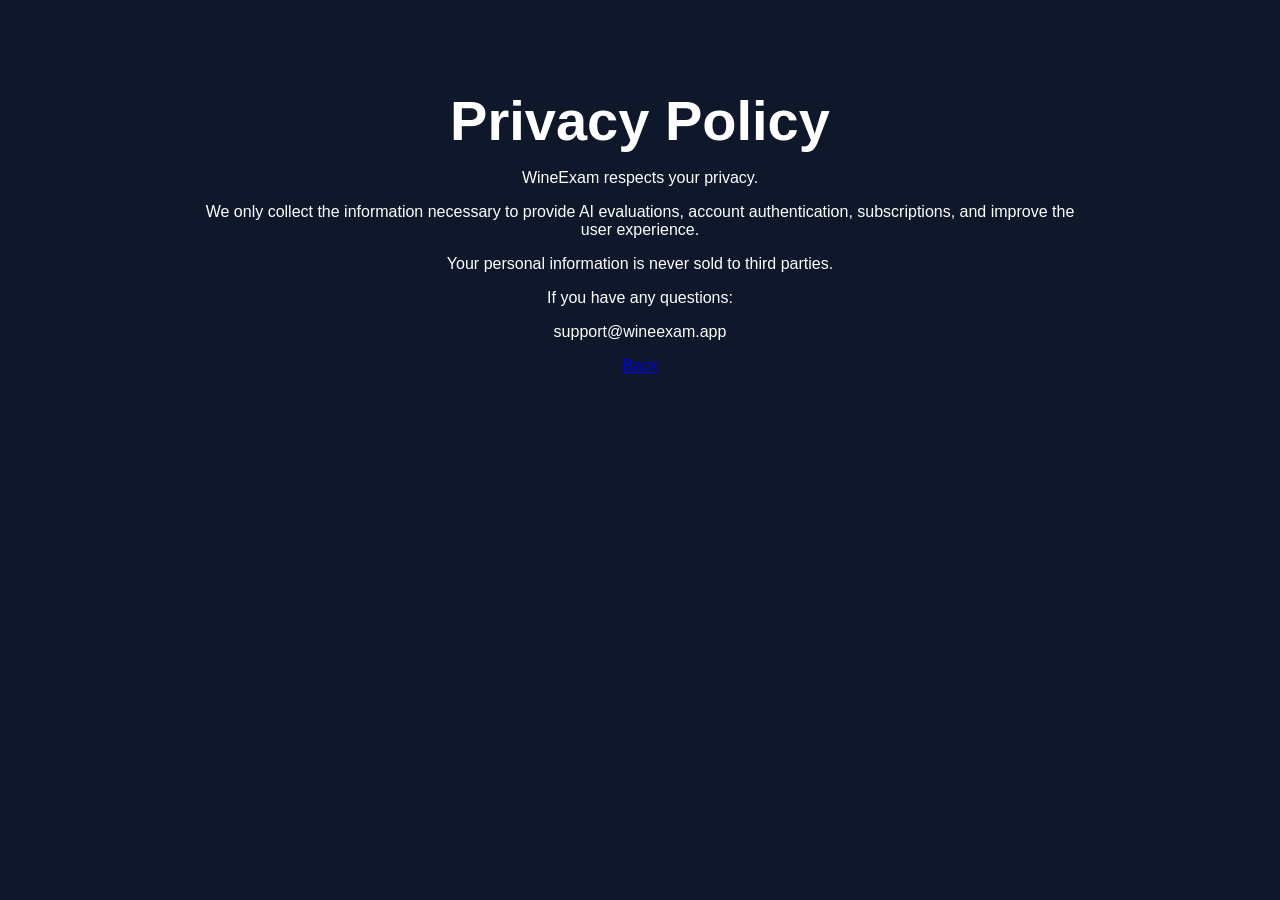
==== privacy.html @ 4e52d413 "Add WineExam website Add WineExam website" ====
<!DOCTYPE html>
<html lang="en">

<head>

<meta charset="UTF-8">

<title>Privacy Policy</title>

<link rel="stylesheet" href="style.css">

</head>

<body>

<div class="container">

<h1>Privacy Policy</h1>

<p>

WineExam respects your privacy.

</p>

<p>

We only collect the information necessary to provide AI evaluations, account authentication, subscriptions, and improve the user experience.

</p>

<p>

Your personal information is never sold to third parties.

</p>

<p>

If you have any questions:

</p>

<p>

support@wineexam.app

</p>

<a href="index.html">Back</a>

</div>

</body>

</html>
---- style.css ----
body{

background:#0f172a;

color:white;

font-family:Arial,sans-serif;

margin:0;

}

.container{

max-width:900px;

margin:auto;

padding:50px;

text-align:center;

}

h1{

font-size:56px;

margin-bottom:10px;

}

.subtitle{

font-size:22px;

color:#94a3b8;

margin-bottom:40px;

}

.cards{

display:flex;

flex-wrap:wrap;

justify-content:center;

gap:15px;

margin-top:40px;

margin-bottom:50px;

}

.card{

background:#1e293b;

padding:18px 30px;

border-radius:12px;

font-size:18px;

}

ul{

list-style:none;

padding:0;

font-size:20px;

line-height:2;

}

.buttons{

margin-top:50px;

}

.buttons a{

background:#2563eb;

padding:15px 30px;

border-radius:10px;

text-decoration:none;

color:white;

margin:10px;

display:inline-block;

}

footer{

margin-top:80px;

color:#94a3b8;

}
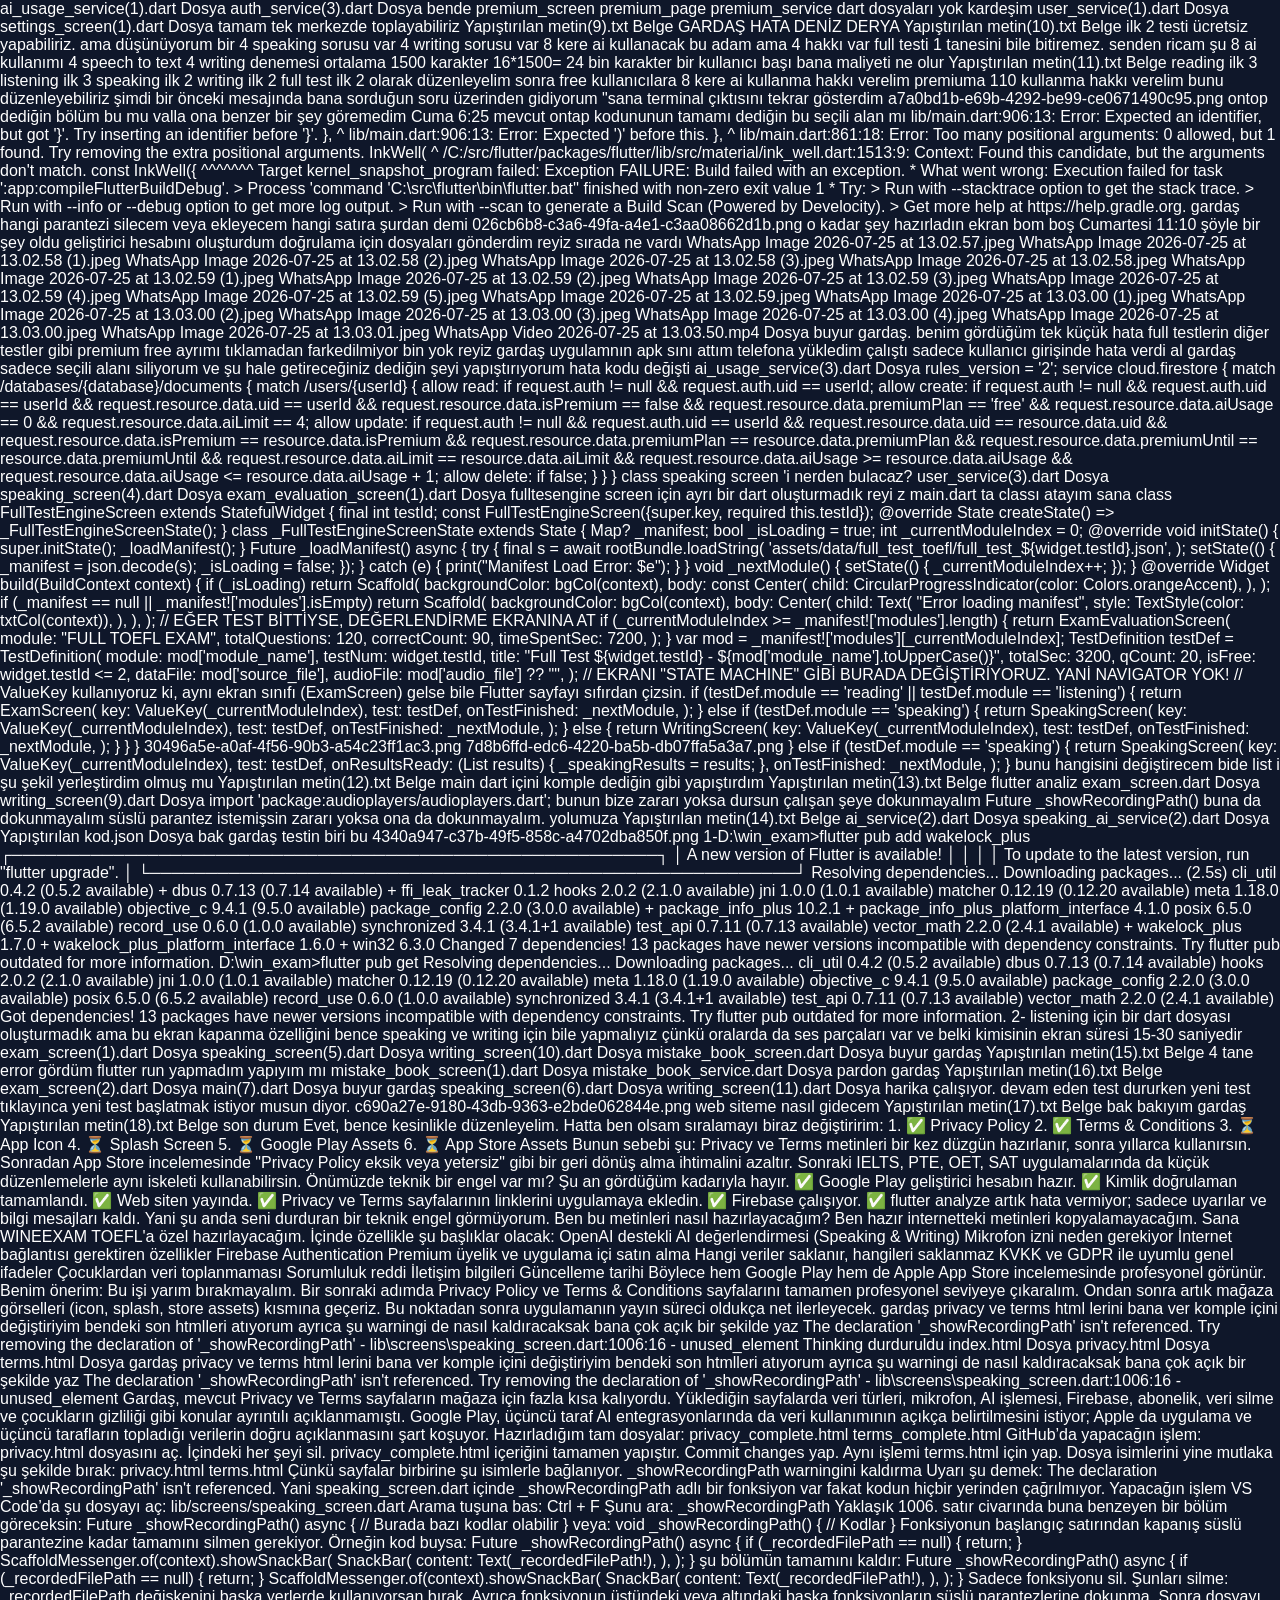
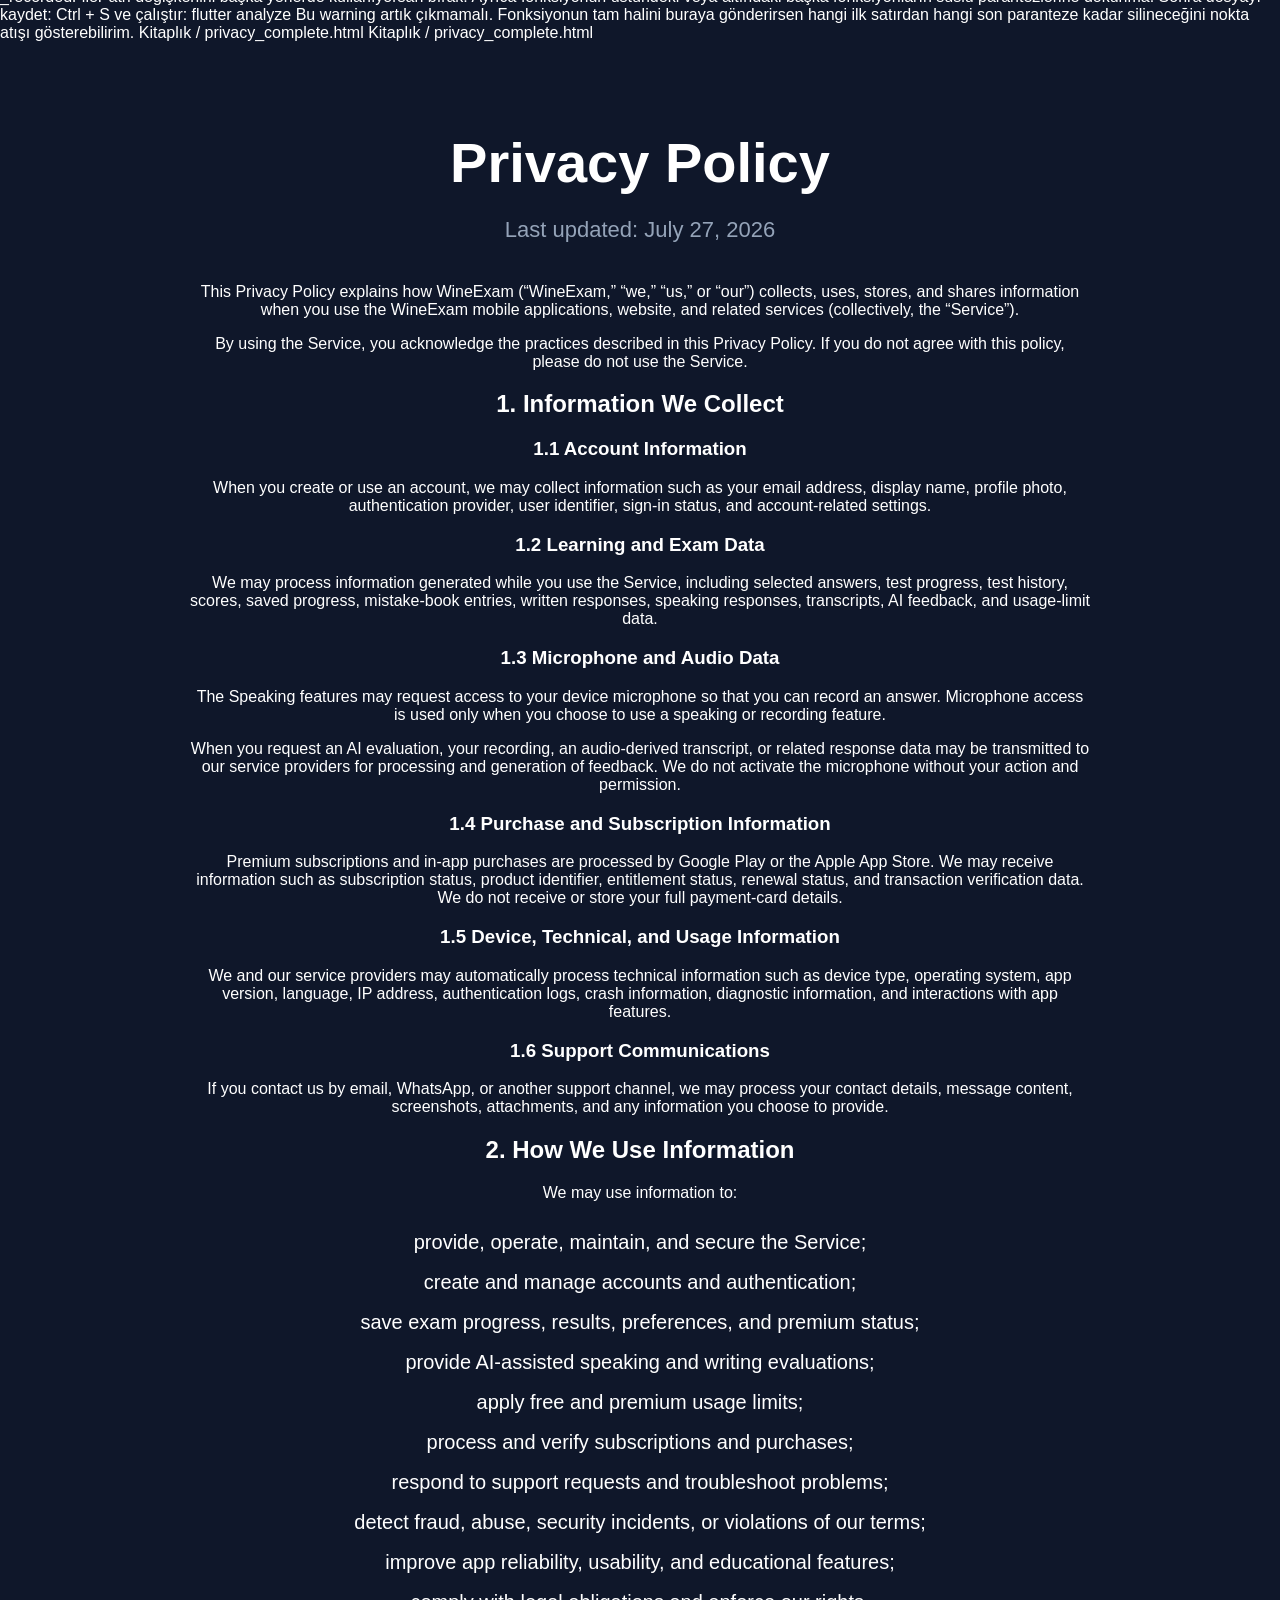
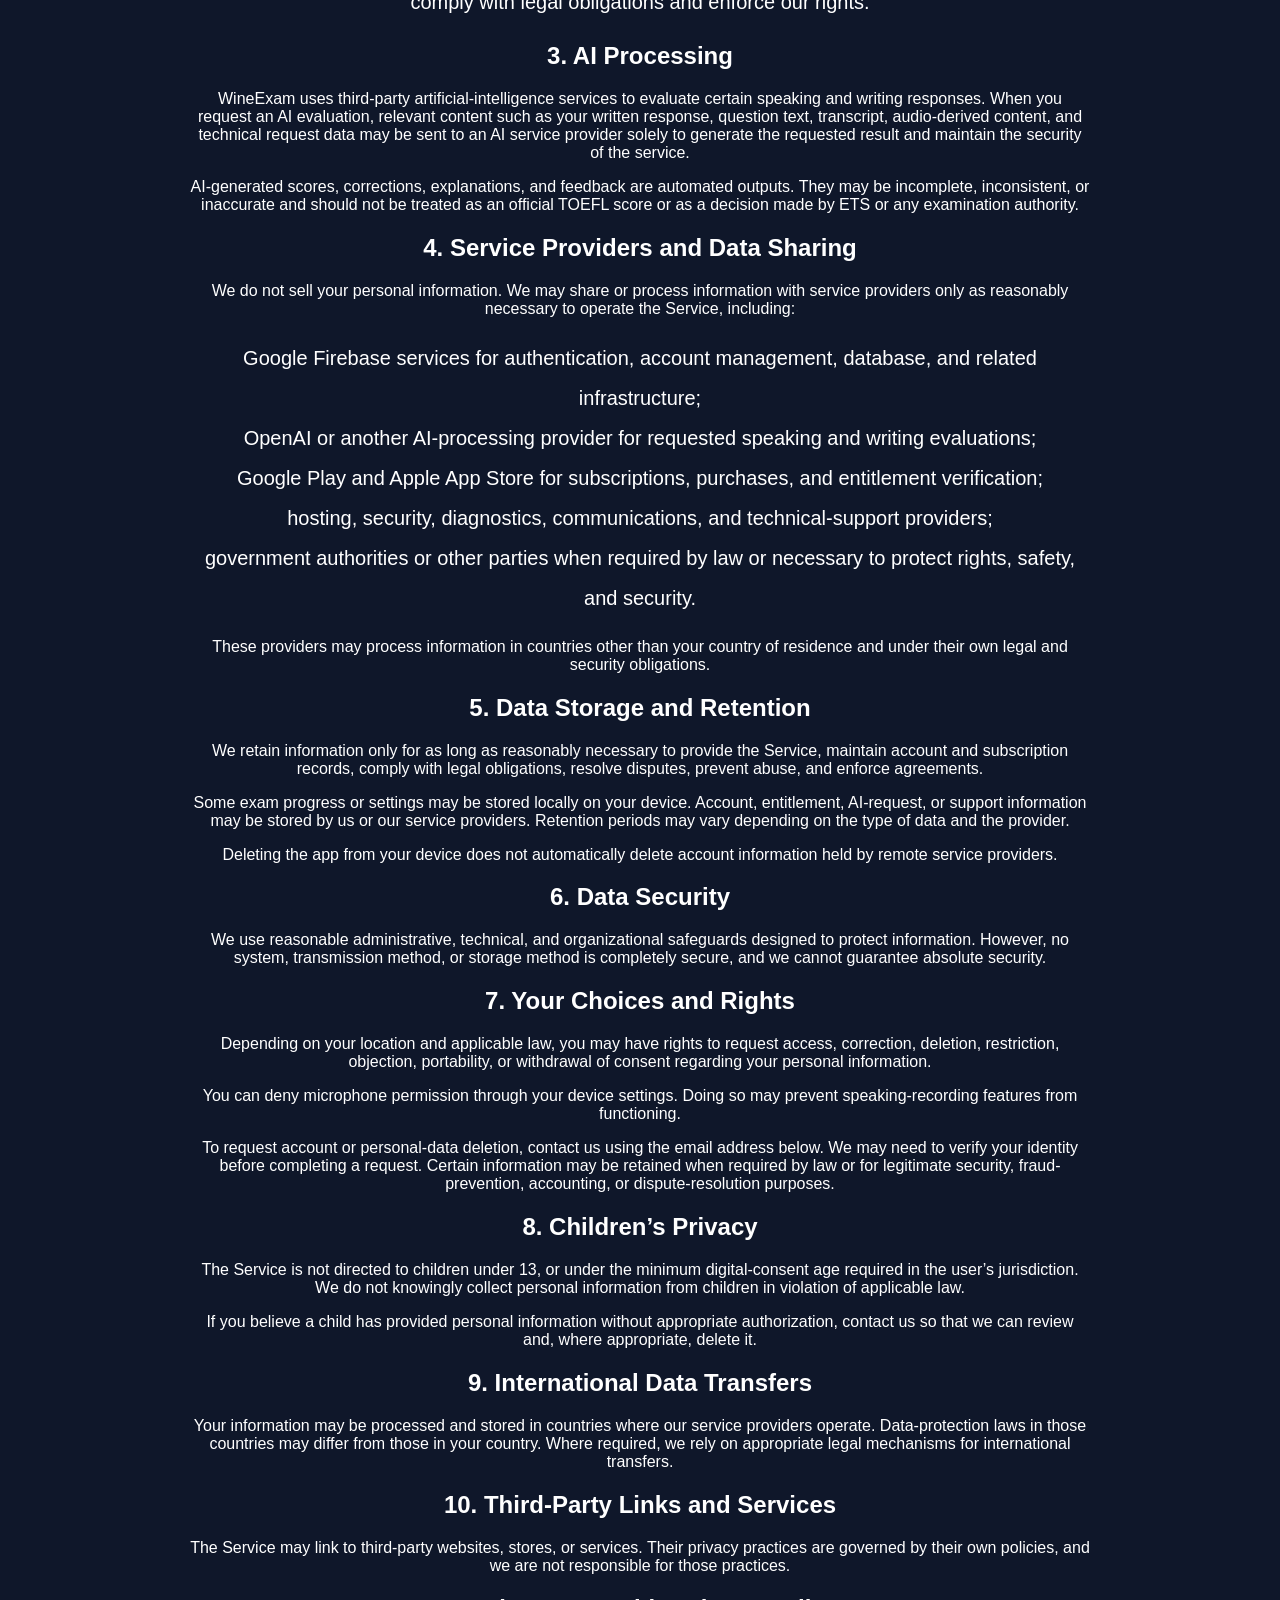
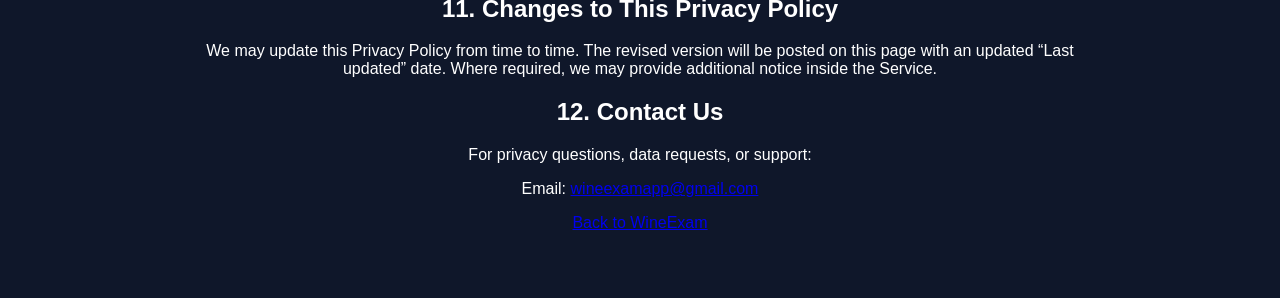
==== commit 72e8d663: "düzenlendi" ====
--- a/privacy.html
+++ b/privacy.html
@@ -1,56 +1,743 @@
+
+
+ai_usage_service(1).dart
+Dosya
+
+auth_service(3).dart
+Dosya
+bende premium_screen premium_page premium_service dart dosyaları yok kardeşim
+
+
+user_service(1).dart
+Dosya
+
+settings_screen(1).dart
+Dosya
+tamam tek merkezde toplayabiliriz
+
+
+Yapıştırılan metin(9).txt
+Belge
+GARDAŞ HATA DENİZ DERYA
+
+
+Yapıştırılan metin(10).txt
+Belge
+ilk 2 testi ücretsiz yapabiliriz. ama düşünüyorum bir 4 speaking sorusu var 4 writing sorusu var  8 kere ai kullanacak bu adam ama 4 hakkı var full testi 1 tanesini bile bitiremez. senden ricam şu 8 ai kullanımı 4 speech to text 4 writing denemesi ortalama 1500 karakter 16*1500= 24 bin karakter bir kullanıcı başı bana maliyeti ne olur
+
+
+Yapıştırılan metin(11).txt
+Belge
+reading ilk 3 listening ilk 3 speaking ilk 2 writing ilk 2 full test ilk 2 olarak düzenleyelim sonra free kullanıcılara 8 kere ai kullanma hakkı verelim premiuma 110 kullanma hakkı verelim bunu düzenleyebiliriz şimdi bir önceki mesajında bana sorduğun soru üzerinden gidiyorum "sana terminal çıktısını tekrar gösterdim
+
+a7a0bd1b-e69b-4292-be99-ce0671490c95.png
+ontop dediğin bölüm bu mu
+
+valla ona benzer bir şey göremedim
+
+Cuma 6:25
+mevcut ontap kodununun tamamı dediğin bu seçili alan mı
+
+lib/main.dart:906:13: Error: Expected an identifier, but got '}'.
+Try inserting an identifier before '}'.
+            },
+            ^
+lib/main.dart:906:13: Error: Expected ')' before this.
+            },
+            ^
+lib/main.dart:861:18: Error: Too many positional arguments: 0 allowed, but 1 found.
+Try removing the extra positional arguments.
+          InkWell(
+                 ^
+/C:/src/flutter/packages/flutter/lib/src/material/ink_well.dart:1513:9: Context: Found this candidate, but the arguments don't match.
+  const InkWell({
+        ^^^^^^^
+Target kernel_snapshot_program failed: Exception
+
+
+FAILURE: Build failed with an exception.
+
+* What went wrong:
+Execution failed for task ':app:compileFlutterBuildDebug'.
+> Process 'command 'C:\src\flutter\bin\flutter.bat'' finished with non-zero exit value 1
+
+* Try:
+> Run with --stacktrace option to get the stack trace.
+> Run with --info or --debug option to get more log output.
+> Run with --scan to generate a Build Scan (Powered by Develocity).
+> Get more help at https://help.gradle.org.
+gardaş hangi parantezi silecem veya ekleyecem hangi satıra
+
+şurdan demi
+
+026cb6b8-c3a6-49fa-a4e1-c3aa08662d1b.png
+
+
+
+o kadar şey hazırladın ekran bom boş 
+
+
+
+Cumartesi 11:10
+şöyle bir şey oldu
+
+geliştirici hesabını oluşturdum doğrulama için dosyaları gönderdim reyiz sırada ne vardı
+
+WhatsApp Image 2026-07-25 at 13.02.57.jpeg
+WhatsApp Image 2026-07-25 at 13.02.58 (1).jpeg
+WhatsApp Image 2026-07-25 at 13.02.58 (2).jpeg
+WhatsApp Image 2026-07-25 at 13.02.58 (3).jpeg
+WhatsApp Image 2026-07-25 at 13.02.58.jpeg
+WhatsApp Image 2026-07-25 at 13.02.59 (1).jpeg
+WhatsApp Image 2026-07-25 at 13.02.59 (2).jpeg
+WhatsApp Image 2026-07-25 at 13.02.59 (3).jpeg
+WhatsApp Image 2026-07-25 at 13.02.59 (4).jpeg
+WhatsApp Image 2026-07-25 at 13.02.59 (5).jpeg
+WhatsApp Image 2026-07-25 at 13.02.59.jpeg
+WhatsApp Image 2026-07-25 at 13.03.00 (1).jpeg
+WhatsApp Image 2026-07-25 at 13.03.00 (2).jpeg
+WhatsApp Image 2026-07-25 at 13.03.00 (3).jpeg
+WhatsApp Image 2026-07-25 at 13.03.00 (4).jpeg
+WhatsApp Image 2026-07-25 at 13.03.00.jpeg
+WhatsApp Image 2026-07-25 at 13.03.01.jpeg
+
+WhatsApp Video 2026-07-25 at 13.03.50.mp4
+Dosya
+buyur gardaş. benim gördüğüm tek küçük hata full testlerin diğer testler gibi premium  free ayrımı tıklamadan farkedilmiyor
+
+bin yok reyiz
+
+gardaş uygulamnın apk sını attım telefona yükledim çalıştı sadece kullanıcı girişinde hata verdi
+
+al gardaş
+
+sadece seçili alanı siliyorum ve şu hale getireceğiniz dediğin şeyi yapıştırıyorum
+
+
+hata kodu değişti
+
+
+ai_usage_service(3).dart
+Dosya
+rules_version = '2';
+
+service cloud.firestore {
+  match /databases/{database}/documents {
+    match /users/{userId} {
+      allow read: if request.auth != null
+                  && request.auth.uid == userId;
+
+      allow create: if request.auth != null
+                    && request.auth.uid == userId
+                    && request.resource.data.uid == userId
+                    && request.resource.data.isPremium == false
+                    && request.resource.data.premiumPlan == 'free'
+                    && request.resource.data.aiUsage == 0
+                    && request.resource.data.aiLimit == 4;
+
+      allow update: if request.auth != null
+                    && request.auth.uid == userId
+                    && request.resource.data.uid == resource.data.uid
+                    && request.resource.data.isPremium == resource.data.isPremium
+                    && request.resource.data.premiumPlan == resource.data.premiumPlan
+                    && request.resource.data.premiumUntil == resource.data.premiumUntil
+                    && request.resource.data.aiLimit == resource.data.aiLimit
+                    && request.resource.data.aiUsage >= resource.data.aiUsage
+                    && request.resource.data.aiUsage <= resource.data.aiUsage + 1;
+
+      allow delete: if false;
+    }
+  }
+}
+class speaking screen 'i nerden bulacaz?
+
+
+user_service(3).dart
+Dosya
+
+
+speaking_screen(4).dart
+Dosya
+
+
+exam_evaluation_screen(1).dart
+Dosya
+fulltesengine screen için ayrı bir dart oluşturmadık reyi z main.dart ta classı atayım sana class FullTestEngineScreen extends StatefulWidget {
+  final int testId;
+  const FullTestEngineScreen({super.key, required this.testId});
+  @override
+  State<FullTestEngineScreen> createState() => _FullTestEngineScreenState();
+}
+
+class _FullTestEngineScreenState extends State<FullTestEngineScreen> {
+  Map<String, dynamic>? _manifest;
+  bool _isLoading = true;
+  int _currentModuleIndex = 0;
+
+  @override
+  void initState() {
+    super.initState();
+    _loadManifest();
+  }
+
+  Future<void> _loadManifest() async {
+    try {
+      final s = await rootBundle.loadString(
+        'assets/data/full_test_toefl/full_test_${widget.testId}.json',
+      );
+      setState(() {
+        _manifest = json.decode(s);
+        _isLoading = false;
+      });
+    } catch (e) {
+      print("Manifest Load Error: $e");
+    }
+  }
+
+  void _nextModule() {
+    setState(() {
+      _currentModuleIndex++;
+    });
+  }
+
+  @override
+  Widget build(BuildContext context) {
+    if (_isLoading)
+      return Scaffold(
+        backgroundColor: bgCol(context),
+        body: const Center(
+          child: CircularProgressIndicator(color: Colors.orangeAccent),
+        ),
+      );
+    if (_manifest == null || _manifest!['modules'].isEmpty)
+      return Scaffold(
+        backgroundColor: bgCol(context),
+        body: Center(
+          child: Text(
+            "Error loading manifest",
+            style: TextStyle(color: txtCol(context)),
+          ),
+        ),
+      );
+
+    // EĞER TEST BİTTİYSE, DEĞERLENDİRME EKRANINA AT
+    if (_currentModuleIndex >= _manifest!['modules'].length) {
+      return ExamEvaluationScreen(
+        module: "FULL TOEFL EXAM",
+        totalQuestions: 120,
+        correctCount: 90,
+        timeSpentSec: 7200,
+      );
+    }
+
+    var mod = _manifest!['modules'][_currentModuleIndex];
+    TestDefinition testDef = TestDefinition(
+      module: mod['module_name'],
+      testNum: widget.testId,
+      title: "Full Test ${widget.testId} - ${mod['module_name'].toUpperCase()}",
+      totalSec: 3200,
+      qCount: 20,
+      isFree: widget.testId <= 2,
+      dataFile: mod['source_file'],
+      audioFile: mod['audio_file'] ?? "",
+    );
+
+    // EKRANI "STATE MACHINE" GİBİ BURADA DEĞİŞTİRİYORUZ. YANİ NAVIGATOR YOK!
+    // ValueKey kullanıyoruz ki, aynı ekran sınıfı (ExamScreen) gelse bile Flutter sayfayı sıfırdan çizsin.
+    if (testDef.module == 'reading' || testDef.module == 'listening') {
+      return ExamScreen(
+        key: ValueKey(_currentModuleIndex),
+        test: testDef,
+        onTestFinished: _nextModule,
+      );
+    } else if (testDef.module == 'speaking') {
+      return SpeakingScreen(
+        key: ValueKey(_currentModuleIndex),
+        test: testDef,
+        onTestFinished: _nextModule,
+      );
+    } else {
+      return WritingScreen(
+        key: ValueKey(_currentModuleIndex),
+        test: testDef,
+        onTestFinished: _nextModule,
+      );
+    }
+  }
+}
+
+30496a5e-a0af-4f56-90b3-a54c23ff1ac3.png
+7d8b6ffd-edc6-4220-ba5b-db07ffa5a3a7.png
+} else if (testDef.module == 'speaking') {
+  return SpeakingScreen(
+    key: ValueKey(_currentModuleIndex),
+    test: testDef,
+    onResultsReady: (List<SpeakingTaskResult> results) {
+      _speakingResults = results;
+    },
+    onTestFinished: _nextModule,
+  );
+}
+
+bunu hangisini değiştirecem bide list i şu şekil yerleştirdim olmuş mu 
+
+
+Yapıştırılan metin(12).txt
+Belge
+main dart içini komple dediğin gibi yapıştırdım
+
+
+Yapıştırılan metin(13).txt
+Belge
+flutter analiz
+
+
+exam_screen.dart
+Dosya
+
+writing_screen(9).dart
+Dosya
+import 'package:audioplayers/audioplayers.dart'; bunun bize zararı yoksa dursun çalışan şeye dokunmayalım Future<void> _showRecordingPath() buna da dokunmayalım süslü parantez istemişsin zararı yoksa ona da dokunmayalım. yolumuza 
+
+
+Yapıştırılan metin(14).txt
+Belge
+
+
+ai_service(2).dart
+Dosya
+
+
+speaking_ai_service(2).dart
+Dosya
+
+
+Yapıştırılan kod.json
+Dosya
+bak gardaş testin biri bu
+
+4340a947-c37b-49f5-858c-a4702dba850f.png
+1-D:\win_exam>flutter pub add wakelock_plus
+
+┌─────────────────────────────────────────────────────────┐
+│ A new version of Flutter is available!                  │
+│                                                         │
+│ To update to the latest version, run "flutter upgrade". │
+└─────────────────────────────────────────────────────────┘
+Resolving dependencies...
+Downloading packages... (2.5s)
+  cli_util 0.4.2 (0.5.2 available)
++ dbus 0.7.13 (0.7.14 available)
++ ffi_leak_tracker 0.1.2
+  hooks 2.0.2 (2.1.0 available)
+  jni 1.0.0 (1.0.1 available)
+  matcher 0.12.19 (0.12.20 available)
+  meta 1.18.0 (1.19.0 available)
+  objective_c 9.4.1 (9.5.0 available)
+  package_config 2.2.0 (3.0.0 available)
++ package_info_plus 10.2.1
++ package_info_plus_platform_interface 4.1.0
+  posix 6.5.0 (6.5.2 available)
+  record_use 0.6.0 (1.0.0 available)
+  synchronized 3.4.1 (3.4.1+1 available)
+  test_api 0.7.11 (0.7.13 available)
+  vector_math 2.2.0 (2.4.1 available)
++ wakelock_plus 1.7.0
++ wakelock_plus_platform_interface 1.6.0
++ win32 6.3.0
+Changed 7 dependencies!
+13 packages have newer versions incompatible with dependency constraints.
+Try flutter pub outdated for more information.
+
+D:\win_exam>flutter pub get
+Resolving dependencies...
+Downloading packages...
+  cli_util 0.4.2 (0.5.2 available)
+  dbus 0.7.13 (0.7.14 available)
+  hooks 2.0.2 (2.1.0 available)
+  jni 1.0.0 (1.0.1 available)
+  matcher 0.12.19 (0.12.20 available)
+  meta 1.18.0 (1.19.0 available)
+  objective_c 9.4.1 (9.5.0 available)
+  package_config 2.2.0 (3.0.0 available)
+  posix 6.5.0 (6.5.2 available)
+  record_use 0.6.0 (1.0.0 available)
+  synchronized 3.4.1 (3.4.1+1 available)
+  test_api 0.7.11 (0.7.13 available)
+  vector_math 2.2.0 (2.4.1 available)
+Got dependencies!
+13 packages have newer versions incompatible with dependency constraints.
+Try flutter pub outdated for more information.
+
+2- listening için bir dart dosyası oluşturmadık ama bu ekran kapanma özelliğini bence speaking ve writing için bile yapmalıyız çünkü oralarda da ses parçaları var ve belki kimisinin ekran süresi 15-30 saniyedir
+
+
+exam_screen(1).dart
+Dosya
+
+speaking_screen(5).dart
+Dosya
+
+writing_screen(10).dart
+Dosya
+
+
+mistake_book_screen.dart
+Dosya
+buyur gardaş
+
+
+Yapıştırılan metin(15).txt
+Belge
+4 tane error gördüm flutter run yapmadım yapıyım mı
+
+
+mistake_book_screen(1).dart
+Dosya
+
+
+mistake_book_service.dart
+Dosya
+pardon gardaş
+
+
+Yapıştırılan metin(16).txt
+Belge
+
+
+exam_screen(2).dart
+Dosya
+
+main(7).dart
+Dosya
+buyur gardaş
+
+
+speaking_screen(6).dart
+Dosya
+
+writing_screen(11).dart
+Dosya
+harika çalışıyor. devam eden test dururken yeni test tıklayınca yeni test başlatmak istiyor musun diyor. 
+
+c690a27e-9180-43db-9363-e2bde062844e.png
+web siteme nasıl gidecem
+
+
+Yapıştırılan metin(17).txt
+Belge
+bak bakıyım gardaş
+
+
+Yapıştırılan metin(18).txt
+Belge
+son durum
+
+Evet, bence kesinlikle düzenleyelim.
+
+Hatta ben olsam sıralamayı biraz değiştiririm:
+
+1. ✅ Privacy Policy
+2. ✅ Terms & Conditions
+3. ⏳ App Icon
+4. ⏳ Splash Screen
+5. ⏳ Google Play Assets
+6. ⏳ App Store Assets
+Bunun sebebi şu:
+
+Privacy ve Terms metinleri bir kez düzgün hazırlanır, sonra yıllarca kullanırsın.
+
+Sonradan App Store incelemesinde "Privacy Policy eksik veya yetersiz" gibi bir geri dönüş alma ihtimalini azaltır.
+
+Sonraki IELTS, PTE, OET, SAT uygulamalarında da küçük düzenlemelerle aynı iskeleti kullanabilirsin.
+
+Önümüzde teknik bir engel var mı?
+Şu an gördüğüm kadarıyla hayır.
+
+✅ Google Play geliştirici hesabın hazır.
+
+✅ Kimlik doğrulaman tamamlandı.
+
+✅ Web siten yayında.
+
+✅ Privacy ve Terms sayfalarının linklerini uygulamaya ekledin.
+
+✅ Firebase çalışıyor.
+
+✅ flutter analyze artık hata vermiyor; sadece uyarılar ve bilgi mesajları kaldı.
+
+Yani şu anda seni durduran bir teknik engel görmüyorum.
+
+Ben bu metinleri nasıl hazırlayacağım?
+Ben hazır internetteki metinleri kopyalamayacağım. Sana WINEEXAM TOEFL'a özel hazırlayacağım.
+
+İçinde özellikle şu başlıklar olacak:
+
+OpenAI destekli AI değerlendirmesi (Speaking & Writing)
+
+Mikrofon izni neden gerekiyor
+
+İnternet bağlantısı gerektiren özellikler
+
+Firebase Authentication
+
+Premium üyelik ve uygulama içi satın alma
+
+Hangi veriler saklanır, hangileri saklanmaz
+
+KVKK ve GDPR ile uyumlu genel ifadeler
+
+Çocuklardan veri toplanmaması
+
+Sorumluluk reddi
+
+İletişim bilgileri
+
+Güncelleme tarihi
+
+Böylece hem Google Play hem de Apple App Store incelemesinde profesyonel görünür.
+
+Benim önerim: Bu işi yarım bırakmayalım. Bir sonraki adımda Privacy Policy ve Terms & Conditions sayfalarını tamamen profesyonel seviyeye çıkaralım. Ondan sonra artık mağaza görselleri (icon, splash, store assets) kısmına geçeriz. Bu noktadan sonra uygulamanın yayın süreci oldukça net ilerleyecek.
+
+
+gardaş privacy ve terms html lerini bana ver komple içini değiştiriyim bendeki son htmlleri atıyorum ayrıca şu warningi de nasıl kaldıracaksak bana çok açık bir şekilde yaz
+The declaration '_showRecordingPath' isn't referenced. Try removing the declaration of
+       '_showRecordingPath' - lib\screens\speaking_screen.dart:1006:16 - unused_element
+
+Thinking durduruldu
+
+
+index.html
+Dosya
+
+privacy.html
+Dosya
+
+terms.html
+Dosya
+gardaş privacy ve terms html lerini bana ver komple içini değiştiriyim bendeki son htmlleri atıyorum ayrıca şu warningi de nasıl kaldıracaksak bana çok açık bir şekilde yaz The declaration '_showRecordingPath' isn't referenced. Try removing the declaration of '_showRecordingPath' - lib\screens\speaking_screen.dart:1006:16 - unused_element
+
+Gardaş, mevcut Privacy ve Terms sayfaların mağaza için fazla kısa kalıyordu. Yüklediğin sayfalarda veri türleri, mikrofon, AI işlemesi, Firebase, abonelik, veri silme ve çocukların gizliliği gibi konular ayrıntılı açıklanmamıştı. 
+
+ 
+
+
+Google Play, üçüncü taraf AI entegrasyonlarında da veri kullanımının açıkça belirtilmesini istiyor; Apple da uygulama ve üçüncü tarafların topladığı verilerin doğru açıklanmasını şart koşuyor. 
+
+Hazırladığım tam dosyalar:
+
+privacy_complete.html
+
+terms_complete.html
+
+GitHub’da yapacağın işlem:
+
+privacy.html dosyasını aç.
+
+İçindeki her şeyi sil.
+
+privacy_complete.html içeriğini tamamen yapıştır.
+
+Commit changes yap.
+
+Aynı işlemi terms.html için yap.
+
+Dosya isimlerini yine mutlaka şu şekilde bırak:
+
+privacy.html
+terms.html
+Çünkü sayfalar birbirine şu isimlerle bağlanıyor.
+
+_showRecordingPath warningini kaldırma
+Uyarı şu demek:
+
+The declaration '_showRecordingPath' isn't referenced.
+Yani speaking_screen.dart içinde _showRecordingPath adlı bir fonksiyon var fakat kodun hiçbir yerinden çağrılmıyor.
+
+Yapacağın işlem
+VS Code’da şu dosyayı aç:
+
+lib/screens/speaking_screen.dart
+Arama tuşuna bas:
+
+Ctrl + F
+Şunu ara:
+
+_showRecordingPath
+Yaklaşık 1006. satır civarında buna benzeyen bir bölüm göreceksin:
+
+Future<void> _showRecordingPath() async {
+  // Burada bazı kodlar olabilir
+}
+veya:
+
+void _showRecordingPath() {
+  // Kodlar
+}
+Fonksiyonun başlangıç satırından kapanış süslü parantezine kadar tamamını silmen gerekiyor.
+
+Örneğin kod buysa:
+
+Future<void> _showRecordingPath() async {
+  if (_recordedFilePath == null) {
+    return;
+  }
+
+  ScaffoldMessenger.of(context).showSnackBar(
+    SnackBar(
+      content: Text(_recordedFilePath!),
+    ),
+  );
+}
+şu bölümün tamamını kaldır:
+
+Future<void> _showRecordingPath() async {
+  if (_recordedFilePath == null) {
+    return;
+  }
+
+  ScaffoldMessenger.of(context).showSnackBar(
+    SnackBar(
+      content: Text(_recordedFilePath!),
+    ),
+  );
+}
+Sadece fonksiyonu sil. Şunları silme:
+
+_recordedFilePath
+değişkenini başka yerlerde kullanıyorsan bırak.
+
+Ayrıca fonksiyonun üstündeki veya altındaki başka fonksiyonların süslü parantezlerine dokunma.
+
+Sonra dosyayı kaydet:
+
+Ctrl + S
+ve çalıştır:
+
+flutter analyze
+Bu warning artık çıkmamalı.
+
+Fonksiyonun tam halini buraya gönderirsen hangi ilk satırdan hangi son paranteze kadar silineceğini nokta atışı gösterebilirim. 
+
+
+
+
+
+Kitaplık
+/
+privacy_complete.html
+
+
+
+
+
+Kitaplık
+/
+privacy_complete.html
+
+
+
+
 <!DOCTYPE html>
 <html lang="en">
-
 <head>
-
-<meta charset="UTF-8">
-
-<title>Privacy Policy</title>
-
-<link rel="stylesheet" href="style.css">
-
+  <meta charset="UTF-8">
+  <meta name="viewport" content="width=device-width, initial-scale=1.0">
+  <meta name="description" content="WineExam Privacy Policy">
+  <title>Privacy Policy | WineExam</title>
+  <link rel="stylesheet" href="style.css">
 </head>
-
 <body>
-
-<div class="container">
-
-<h1>Privacy Policy</h1>
-
-<p>
-
-WineExam respects your privacy.
-
-</p>
-
-<p>
-
-We only collect the information necessary to provide AI evaluations, account authentication, subscriptions, and improve the user experience.
-
-</p>
-
-<p>
-
-Your personal information is never sold to third parties.
-
-</p>
-
-<p>
-
-If you have any questions:
-
-</p>
-
-<p>
-
-support@wineexam.app
-
-</p>
-
-<a href="index.html">Back</a>
-
-</div>
-
+  <main class="container">
+    <h1>Privacy Policy</h1>
+    <p class="subtitle">Last updated: July 27, 2026</p>
+
+    <p>This Privacy Policy explains how WineExam (“WineExam,” “we,” “us,” or “our”) collects, uses, stores, and shares information when you use the WineExam mobile applications, website, and related services (collectively, the “Service”).</p>
+
+    <p>By using the Service, you acknowledge the practices described in this Privacy Policy. If you do not agree with this policy, please do not use the Service.</p>
+
+    <h2>1. Information We Collect</h2>
+
+    <h3>1.1 Account Information</h3>
+    <p>When you create or use an account, we may collect information such as your email address, display name, profile photo, authentication provider, user identifier, sign-in status, and account-related settings.</p>
+
+    <h3>1.2 Learning and Exam Data</h3>
+    <p>We may process information generated while you use the Service, including selected answers, test progress, test history, scores, saved progress, mistake-book entries, written responses, speaking responses, transcripts, AI feedback, and usage-limit data.</p>
+
+    <h3>1.3 Microphone and Audio Data</h3>
+    <p>The Speaking features may request access to your device microphone so that you can record an answer. Microphone access is used only when you choose to use a speaking or recording feature.</p>
+    <p>When you request an AI evaluation, your recording, an audio-derived transcript, or related response data may be transmitted to our service providers for processing and generation of feedback. We do not activate the microphone without your action and permission.</p>
+
+    <h3>1.4 Purchase and Subscription Information</h3>
+    <p>Premium subscriptions and in-app purchases are processed by Google Play or the Apple App Store. We may receive information such as subscription status, product identifier, entitlement status, renewal status, and transaction verification data. We do not receive or store your full payment-card details.</p>
+
+    <h3>1.5 Device, Technical, and Usage Information</h3>
+    <p>We and our service providers may automatically process technical information such as device type, operating system, app version, language, IP address, authentication logs, crash information, diagnostic information, and interactions with app features.</p>
+
+    <h3>1.6 Support Communications</h3>
+    <p>If you contact us by email, WhatsApp, or another support channel, we may process your contact details, message content, screenshots, attachments, and any information you choose to provide.</p>
+
+    <h2>2. How We Use Information</h2>
+    <p>We may use information to:</p>
+    <ul>
+      <li>provide, operate, maintain, and secure the Service;</li>
+      <li>create and manage accounts and authentication;</li>
+      <li>save exam progress, results, preferences, and premium status;</li>
+      <li>provide AI-assisted speaking and writing evaluations;</li>
+      <li>apply free and premium usage limits;</li>
+      <li>process and verify subscriptions and purchases;</li>
+      <li>respond to support requests and troubleshoot problems;</li>
+      <li>detect fraud, abuse, security incidents, or violations of our terms;</li>
+      <li>improve app reliability, usability, and educational features;</li>
+      <li>comply with legal obligations and enforce our rights.</li>
+    </ul>
+
+    <h2>3. AI Processing</h2>
+    <p>WineExam uses third-party artificial-intelligence services to evaluate certain speaking and writing responses. When you request an AI evaluation, relevant content such as your written response, question text, transcript, audio-derived content, and technical request data may be sent to an AI service provider solely to generate the requested result and maintain the security of the service.</p>
+    <p>AI-generated scores, corrections, explanations, and feedback are automated outputs. They may be incomplete, inconsistent, or inaccurate and should not be treated as an official TOEFL score or as a decision made by ETS or any examination authority.</p>
+
+    <h2>4. Service Providers and Data Sharing</h2>
+    <p>We do not sell your personal information. We may share or process information with service providers only as reasonably necessary to operate the Service, including:</p>
+    <ul>
+      <li>Google Firebase services for authentication, account management, database, and related infrastructure;</li>
+      <li>OpenAI or another AI-processing provider for requested speaking and writing evaluations;</li>
+      <li>Google Play and Apple App Store for subscriptions, purchases, and entitlement verification;</li>
+      <li>hosting, security, diagnostics, communications, and technical-support providers;</li>
+      <li>government authorities or other parties when required by law or necessary to protect rights, safety, and security.</li>
+    </ul>
+    <p>These providers may process information in countries other than your country of residence and under their own legal and security obligations.</p>
+
+    <h2>5. Data Storage and Retention</h2>
+    <p>We retain information only for as long as reasonably necessary to provide the Service, maintain account and subscription records, comply with legal obligations, resolve disputes, prevent abuse, and enforce agreements.</p>
+    <p>Some exam progress or settings may be stored locally on your device. Account, entitlement, AI-request, or support information may be stored by us or our service providers. Retention periods may vary depending on the type of data and the provider.</p>
+    <p>Deleting the app from your device does not automatically delete account information held by remote service providers.</p>
+
+    <h2>6. Data Security</h2>
+    <p>We use reasonable administrative, technical, and organizational safeguards designed to protect information. However, no system, transmission method, or storage method is completely secure, and we cannot guarantee absolute security.</p>
+
+    <h2>7. Your Choices and Rights</h2>
+    <p>Depending on your location and applicable law, you may have rights to request access, correction, deletion, restriction, objection, portability, or withdrawal of consent regarding your personal information.</p>
+    <p>You can deny microphone permission through your device settings. Doing so may prevent speaking-recording features from functioning.</p>
+    <p>To request account or personal-data deletion, contact us using the email address below. We may need to verify your identity before completing a request. Certain information may be retained when required by law or for legitimate security, fraud-prevention, accounting, or dispute-resolution purposes.</p>
+
+    <h2>8. Children’s Privacy</h2>
+    <p>The Service is not directed to children under 13, or under the minimum digital-consent age required in the user’s jurisdiction. We do not knowingly collect personal information from children in violation of applicable law.</p>
+    <p>If you believe a child has provided personal information without appropriate authorization, contact us so that we can review and, where appropriate, delete it.</p>
+
+    <h2>9. International Data Transfers</h2>
+    <p>Your information may be processed and stored in countries where our service providers operate. Data-protection laws in those countries may differ from those in your country. Where required, we rely on appropriate legal mechanisms for international transfers.</p>
+
+    <h2>10. Third-Party Links and Services</h2>
+    <p>The Service may link to third-party websites, stores, or services. Their privacy practices are governed by their own policies, and we are not responsible for those practices.</p>
+
+    <h2>11. Changes to This Privacy Policy</h2>
+    <p>We may update this Privacy Policy from time to time. The revised version will be posted on this page with an updated “Last updated” date. Where required, we may provide additional notice inside the Service.</p>
+
+    <h2>12. Contact Us</h2>
+    <p>For privacy questions, data requests, or support:</p>
+    <p>Email: <a href="mailto:wineexamapp@gmail.com">wineexamapp@gmail.com</a></p>
+
+    <p><a href="index.html">Back to WineExam</a></p>
+  </main>
 </body>
-
-</html>+</html>
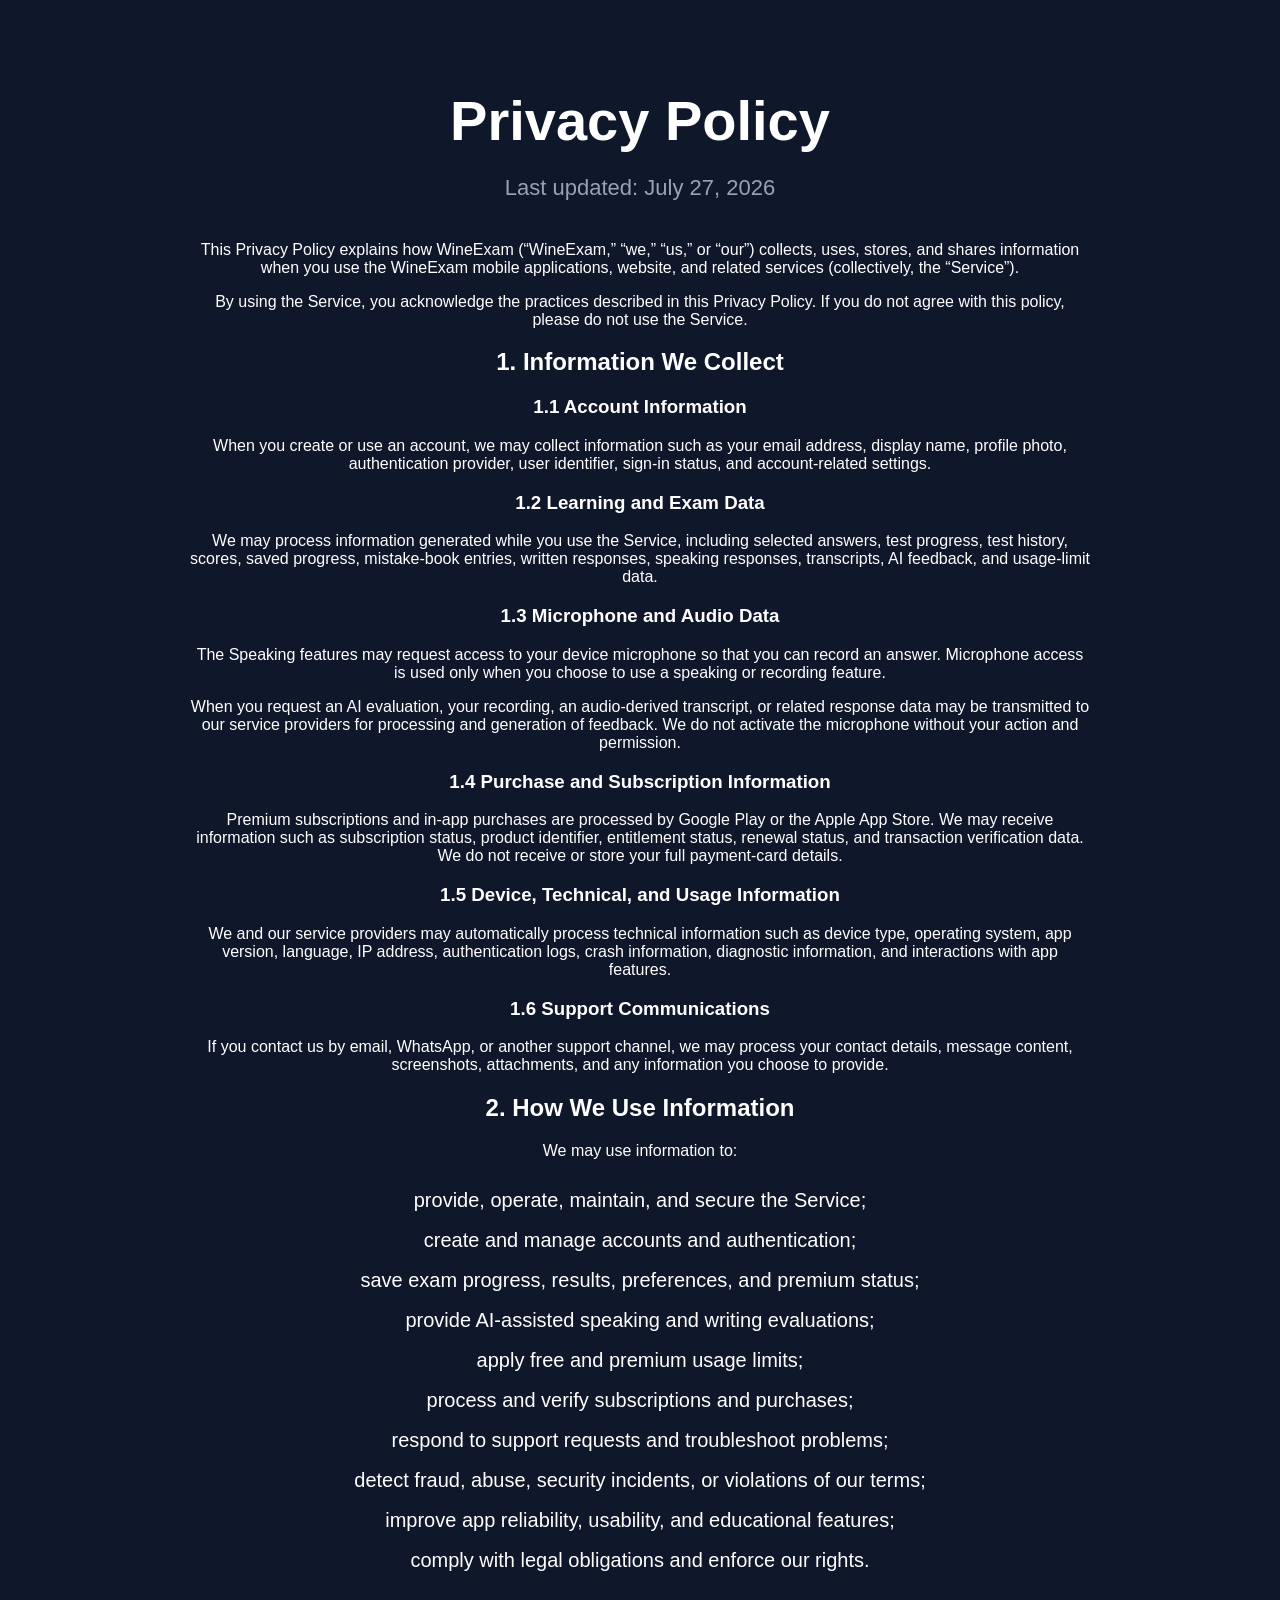
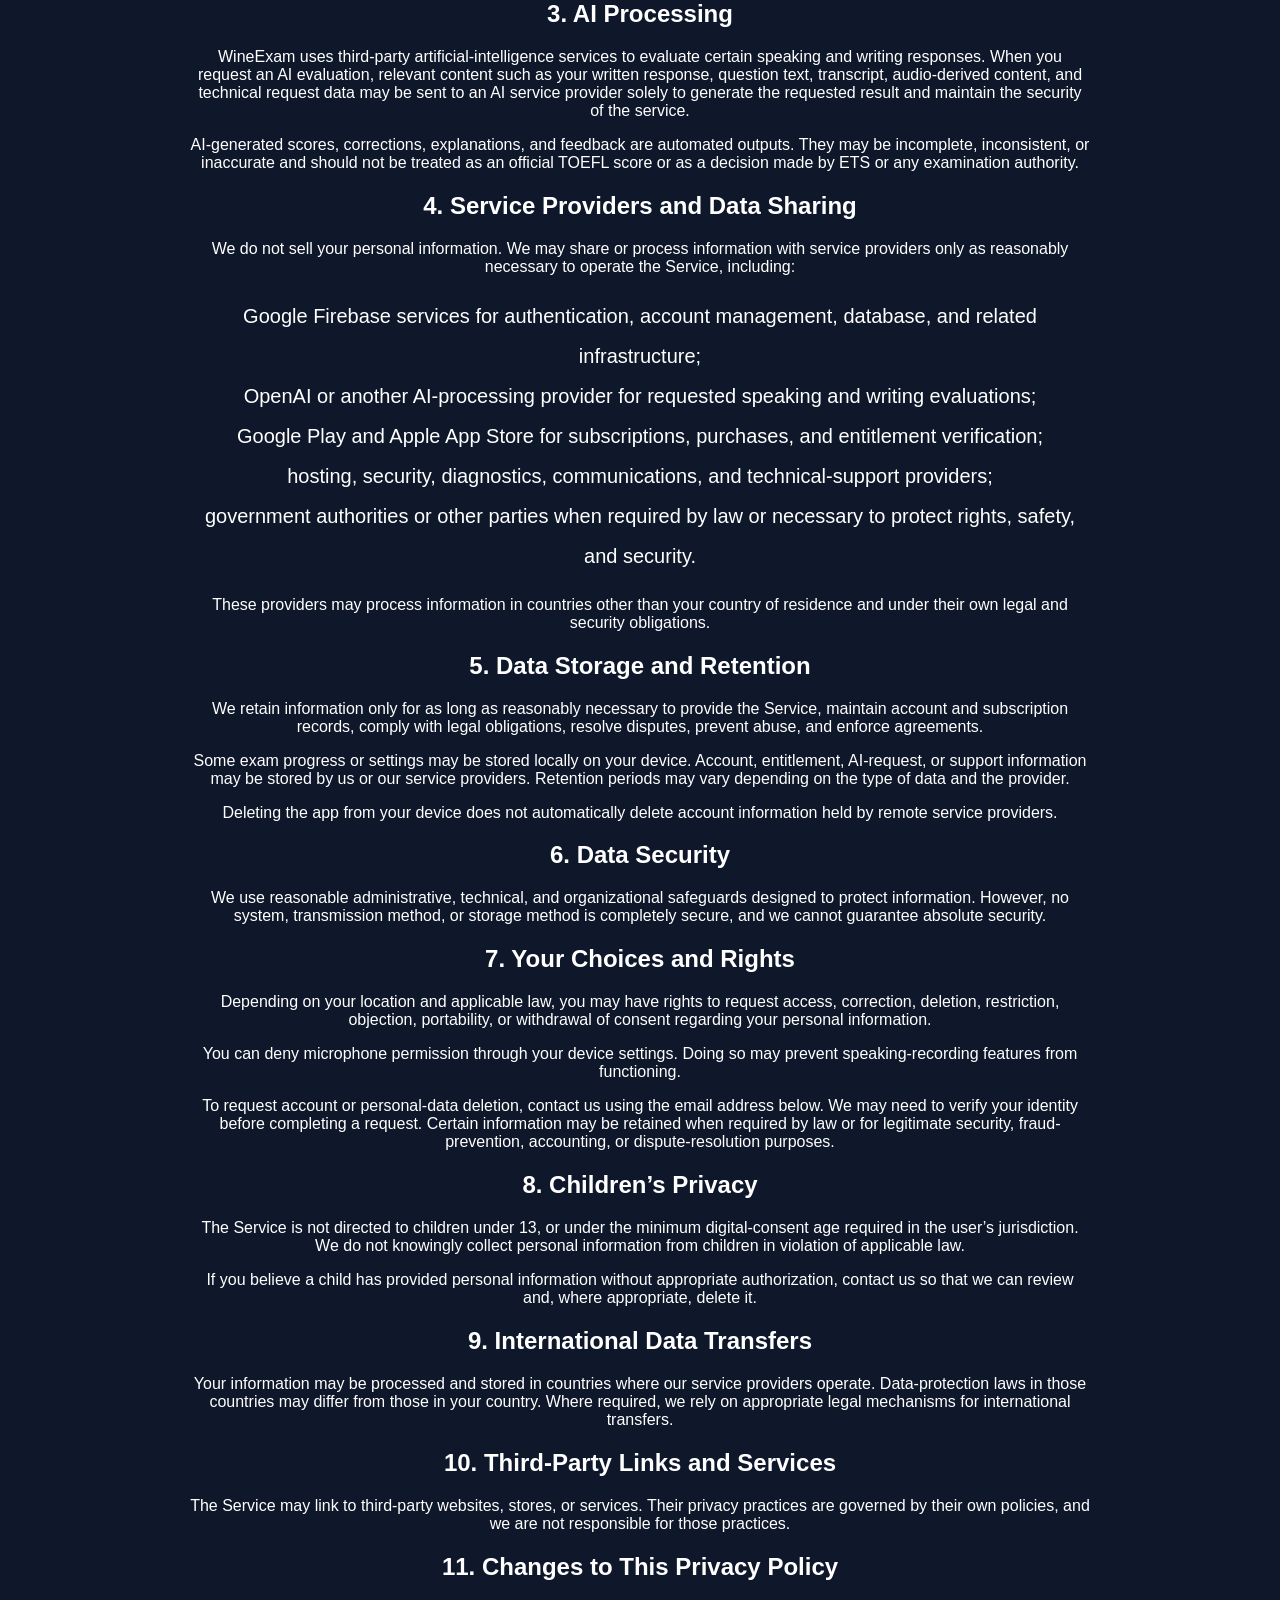
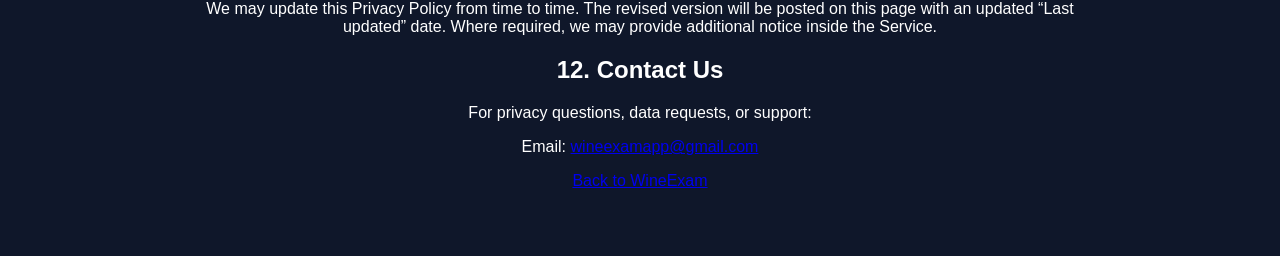
==== commit 4054240e: "son" ====
--- a/privacy.html
+++ b/privacy.html
@@ -1,643 +1,3 @@
-
-
-ai_usage_service(1).dart
-Dosya
-
-auth_service(3).dart
-Dosya
-bende premium_screen premium_page premium_service dart dosyaları yok kardeşim
-
-
-user_service(1).dart
-Dosya
-
-settings_screen(1).dart
-Dosya
-tamam tek merkezde toplayabiliriz
-
-
-Yapıştırılan metin(9).txt
-Belge
-GARDAŞ HATA DENİZ DERYA
-
-
-Yapıştırılan metin(10).txt
-Belge
-ilk 2 testi ücretsiz yapabiliriz. ama düşünüyorum bir 4 speaking sorusu var 4 writing sorusu var  8 kere ai kullanacak bu adam ama 4 hakkı var full testi 1 tanesini bile bitiremez. senden ricam şu 8 ai kullanımı 4 speech to text 4 writing denemesi ortalama 1500 karakter 16*1500= 24 bin karakter bir kullanıcı başı bana maliyeti ne olur
-
-
-Yapıştırılan metin(11).txt
-Belge
-reading ilk 3 listening ilk 3 speaking ilk 2 writing ilk 2 full test ilk 2 olarak düzenleyelim sonra free kullanıcılara 8 kere ai kullanma hakkı verelim premiuma 110 kullanma hakkı verelim bunu düzenleyebiliriz şimdi bir önceki mesajında bana sorduğun soru üzerinden gidiyorum "sana terminal çıktısını tekrar gösterdim
-
-a7a0bd1b-e69b-4292-be99-ce0671490c95.png
-ontop dediğin bölüm bu mu
-
-valla ona benzer bir şey göremedim
-
-Cuma 6:25
-mevcut ontap kodununun tamamı dediğin bu seçili alan mı
-
-lib/main.dart:906:13: Error: Expected an identifier, but got '}'.
-Try inserting an identifier before '}'.
-            },
-            ^
-lib/main.dart:906:13: Error: Expected ')' before this.
-            },
-            ^
-lib/main.dart:861:18: Error: Too many positional arguments: 0 allowed, but 1 found.
-Try removing the extra positional arguments.
-          InkWell(
-                 ^
-/C:/src/flutter/packages/flutter/lib/src/material/ink_well.dart:1513:9: Context: Found this candidate, but the arguments don't match.
-  const InkWell({
-        ^^^^^^^
-Target kernel_snapshot_program failed: Exception
-
-
-FAILURE: Build failed with an exception.
-
-* What went wrong:
-Execution failed for task ':app:compileFlutterBuildDebug'.
-> Process 'command 'C:\src\flutter\bin\flutter.bat'' finished with non-zero exit value 1
-
-* Try:
-> Run with --stacktrace option to get the stack trace.
-> Run with --info or --debug option to get more log output.
-> Run with --scan to generate a Build Scan (Powered by Develocity).
-> Get more help at https://help.gradle.org.
-gardaş hangi parantezi silecem veya ekleyecem hangi satıra
-
-şurdan demi
-
-026cb6b8-c3a6-49fa-a4e1-c3aa08662d1b.png
-
-
-
-o kadar şey hazırladın ekran bom boş 
-
-
-
-Cumartesi 11:10
-şöyle bir şey oldu
-
-geliştirici hesabını oluşturdum doğrulama için dosyaları gönderdim reyiz sırada ne vardı
-
-WhatsApp Image 2026-07-25 at 13.02.57.jpeg
-WhatsApp Image 2026-07-25 at 13.02.58 (1).jpeg
-WhatsApp Image 2026-07-25 at 13.02.58 (2).jpeg
-WhatsApp Image 2026-07-25 at 13.02.58 (3).jpeg
-WhatsApp Image 2026-07-25 at 13.02.58.jpeg
-WhatsApp Image 2026-07-25 at 13.02.59 (1).jpeg
-WhatsApp Image 2026-07-25 at 13.02.59 (2).jpeg
-WhatsApp Image 2026-07-25 at 13.02.59 (3).jpeg
-WhatsApp Image 2026-07-25 at 13.02.59 (4).jpeg
-WhatsApp Image 2026-07-25 at 13.02.59 (5).jpeg
-WhatsApp Image 2026-07-25 at 13.02.59.jpeg
-WhatsApp Image 2026-07-25 at 13.03.00 (1).jpeg
-WhatsApp Image 2026-07-25 at 13.03.00 (2).jpeg
-WhatsApp Image 2026-07-25 at 13.03.00 (3).jpeg
-WhatsApp Image 2026-07-25 at 13.03.00 (4).jpeg
-WhatsApp Image 2026-07-25 at 13.03.00.jpeg
-WhatsApp Image 2026-07-25 at 13.03.01.jpeg
-
-WhatsApp Video 2026-07-25 at 13.03.50.mp4
-Dosya
-buyur gardaş. benim gördüğüm tek küçük hata full testlerin diğer testler gibi premium  free ayrımı tıklamadan farkedilmiyor
-
-bin yok reyiz
-
-gardaş uygulamnın apk sını attım telefona yükledim çalıştı sadece kullanıcı girişinde hata verdi
-
-al gardaş
-
-sadece seçili alanı siliyorum ve şu hale getireceğiniz dediğin şeyi yapıştırıyorum
-
-
-hata kodu değişti
-
-
-ai_usage_service(3).dart
-Dosya
-rules_version = '2';
-
-service cloud.firestore {
-  match /databases/{database}/documents {
-    match /users/{userId} {
-      allow read: if request.auth != null
-                  && request.auth.uid == userId;
-
-      allow create: if request.auth != null
-                    && request.auth.uid == userId
-                    && request.resource.data.uid == userId
-                    && request.resource.data.isPremium == false
-                    && request.resource.data.premiumPlan == 'free'
-                    && request.resource.data.aiUsage == 0
-                    && request.resource.data.aiLimit == 4;
-
-      allow update: if request.auth != null
-                    && request.auth.uid == userId
-                    && request.resource.data.uid == resource.data.uid
-                    && request.resource.data.isPremium == resource.data.isPremium
-                    && request.resource.data.premiumPlan == resource.data.premiumPlan
-                    && request.resource.data.premiumUntil == resource.data.premiumUntil
-                    && request.resource.data.aiLimit == resource.data.aiLimit
-                    && request.resource.data.aiUsage >= resource.data.aiUsage
-                    && request.resource.data.aiUsage <= resource.data.aiUsage + 1;
-
-      allow delete: if false;
-    }
-  }
-}
-class speaking screen 'i nerden bulacaz?
-
-
-user_service(3).dart
-Dosya
-
-
-speaking_screen(4).dart
-Dosya
-
-
-exam_evaluation_screen(1).dart
-Dosya
-fulltesengine screen için ayrı bir dart oluşturmadık reyi z main.dart ta classı atayım sana class FullTestEngineScreen extends StatefulWidget {
-  final int testId;
-  const FullTestEngineScreen({super.key, required this.testId});
-  @override
-  State<FullTestEngineScreen> createState() => _FullTestEngineScreenState();
-}
-
-class _FullTestEngineScreenState extends State<FullTestEngineScreen> {
-  Map<String, dynamic>? _manifest;
-  bool _isLoading = true;
-  int _currentModuleIndex = 0;
-
-  @override
-  void initState() {
-    super.initState();
-    _loadManifest();
-  }
-
-  Future<void> _loadManifest() async {
-    try {
-      final s = await rootBundle.loadString(
-        'assets/data/full_test_toefl/full_test_${widget.testId}.json',
-      );
-      setState(() {
-        _manifest = json.decode(s);
-        _isLoading = false;
-      });
-    } catch (e) {
-      print("Manifest Load Error: $e");
-    }
-  }
-
-  void _nextModule() {
-    setState(() {
-      _currentModuleIndex++;
-    });
-  }
-
-  @override
-  Widget build(BuildContext context) {
-    if (_isLoading)
-      return Scaffold(
-        backgroundColor: bgCol(context),
-        body: const Center(
-          child: CircularProgressIndicator(color: Colors.orangeAccent),
-        ),
-      );
-    if (_manifest == null || _manifest!['modules'].isEmpty)
-      return Scaffold(
-        backgroundColor: bgCol(context),
-        body: Center(
-          child: Text(
-            "Error loading manifest",
-            style: TextStyle(color: txtCol(context)),
-          ),
-        ),
-      );
-
-    // EĞER TEST BİTTİYSE, DEĞERLENDİRME EKRANINA AT
-    if (_currentModuleIndex >= _manifest!['modules'].length) {
-      return ExamEvaluationScreen(
-        module: "FULL TOEFL EXAM",
-        totalQuestions: 120,
-        correctCount: 90,
-        timeSpentSec: 7200,
-      );
-    }
-
-    var mod = _manifest!['modules'][_currentModuleIndex];
-    TestDefinition testDef = TestDefinition(
-      module: mod['module_name'],
-      testNum: widget.testId,
-      title: "Full Test ${widget.testId} - ${mod['module_name'].toUpperCase()}",
-      totalSec: 3200,
-      qCount: 20,
-      isFree: widget.testId <= 2,
-      dataFile: mod['source_file'],
-      audioFile: mod['audio_file'] ?? "",
-    );
-
-    // EKRANI "STATE MACHINE" GİBİ BURADA DEĞİŞTİRİYORUZ. YANİ NAVIGATOR YOK!
-    // ValueKey kullanıyoruz ki, aynı ekran sınıfı (ExamScreen) gelse bile Flutter sayfayı sıfırdan çizsin.
-    if (testDef.module == 'reading' || testDef.module == 'listening') {
-      return ExamScreen(
-        key: ValueKey(_currentModuleIndex),
-        test: testDef,
-        onTestFinished: _nextModule,
-      );
-    } else if (testDef.module == 'speaking') {
-      return SpeakingScreen(
-        key: ValueKey(_currentModuleIndex),
-        test: testDef,
-        onTestFinished: _nextModule,
-      );
-    } else {
-      return WritingScreen(
-        key: ValueKey(_currentModuleIndex),
-        test: testDef,
-        onTestFinished: _nextModule,
-      );
-    }
-  }
-}
-
-30496a5e-a0af-4f56-90b3-a54c23ff1ac3.png
-7d8b6ffd-edc6-4220-ba5b-db07ffa5a3a7.png
-} else if (testDef.module == 'speaking') {
-  return SpeakingScreen(
-    key: ValueKey(_currentModuleIndex),
-    test: testDef,
-    onResultsReady: (List<SpeakingTaskResult> results) {
-      _speakingResults = results;
-    },
-    onTestFinished: _nextModule,
-  );
-}
-
-bunu hangisini değiştirecem bide list i şu şekil yerleştirdim olmuş mu 
-
-
-Yapıştırılan metin(12).txt
-Belge
-main dart içini komple dediğin gibi yapıştırdım
-
-
-Yapıştırılan metin(13).txt
-Belge
-flutter analiz
-
-
-exam_screen.dart
-Dosya
-
-writing_screen(9).dart
-Dosya
-import 'package:audioplayers/audioplayers.dart'; bunun bize zararı yoksa dursun çalışan şeye dokunmayalım Future<void> _showRecordingPath() buna da dokunmayalım süslü parantez istemişsin zararı yoksa ona da dokunmayalım. yolumuza 
-
-
-Yapıştırılan metin(14).txt
-Belge
-
-
-ai_service(2).dart
-Dosya
-
-
-speaking_ai_service(2).dart
-Dosya
-
-
-Yapıştırılan kod.json
-Dosya
-bak gardaş testin biri bu
-
-4340a947-c37b-49f5-858c-a4702dba850f.png
-1-D:\win_exam>flutter pub add wakelock_plus
-
-┌─────────────────────────────────────────────────────────┐
-│ A new version of Flutter is available!                  │
-│                                                         │
-│ To update to the latest version, run "flutter upgrade". │
-└─────────────────────────────────────────────────────────┘
-Resolving dependencies...
-Downloading packages... (2.5s)
-  cli_util 0.4.2 (0.5.2 available)
-+ dbus 0.7.13 (0.7.14 available)
-+ ffi_leak_tracker 0.1.2
-  hooks 2.0.2 (2.1.0 available)
-  jni 1.0.0 (1.0.1 available)
-  matcher 0.12.19 (0.12.20 available)
-  meta 1.18.0 (1.19.0 available)
-  objective_c 9.4.1 (9.5.0 available)
-  package_config 2.2.0 (3.0.0 available)
-+ package_info_plus 10.2.1
-+ package_info_plus_platform_interface 4.1.0
-  posix 6.5.0 (6.5.2 available)
-  record_use 0.6.0 (1.0.0 available)
-  synchronized 3.4.1 (3.4.1+1 available)
-  test_api 0.7.11 (0.7.13 available)
-  vector_math 2.2.0 (2.4.1 available)
-+ wakelock_plus 1.7.0
-+ wakelock_plus_platform_interface 1.6.0
-+ win32 6.3.0
-Changed 7 dependencies!
-13 packages have newer versions incompatible with dependency constraints.
-Try flutter pub outdated for more information.
-
-D:\win_exam>flutter pub get
-Resolving dependencies...
-Downloading packages...
-  cli_util 0.4.2 (0.5.2 available)
-  dbus 0.7.13 (0.7.14 available)
-  hooks 2.0.2 (2.1.0 available)
-  jni 1.0.0 (1.0.1 available)
-  matcher 0.12.19 (0.12.20 available)
-  meta 1.18.0 (1.19.0 available)
-  objective_c 9.4.1 (9.5.0 available)
-  package_config 2.2.0 (3.0.0 available)
-  posix 6.5.0 (6.5.2 available)
-  record_use 0.6.0 (1.0.0 available)
-  synchronized 3.4.1 (3.4.1+1 available)
-  test_api 0.7.11 (0.7.13 available)
-  vector_math 2.2.0 (2.4.1 available)
-Got dependencies!
-13 packages have newer versions incompatible with dependency constraints.
-Try flutter pub outdated for more information.
-
-2- listening için bir dart dosyası oluşturmadık ama bu ekran kapanma özelliğini bence speaking ve writing için bile yapmalıyız çünkü oralarda da ses parçaları var ve belki kimisinin ekran süresi 15-30 saniyedir
-
-
-exam_screen(1).dart
-Dosya
-
-speaking_screen(5).dart
-Dosya
-
-writing_screen(10).dart
-Dosya
-
-
-mistake_book_screen.dart
-Dosya
-buyur gardaş
-
-
-Yapıştırılan metin(15).txt
-Belge
-4 tane error gördüm flutter run yapmadım yapıyım mı
-
-
-mistake_book_screen(1).dart
-Dosya
-
-
-mistake_book_service.dart
-Dosya
-pardon gardaş
-
-
-Yapıştırılan metin(16).txt
-Belge
-
-
-exam_screen(2).dart
-Dosya
-
-main(7).dart
-Dosya
-buyur gardaş
-
-
-speaking_screen(6).dart
-Dosya
-
-writing_screen(11).dart
-Dosya
-harika çalışıyor. devam eden test dururken yeni test tıklayınca yeni test başlatmak istiyor musun diyor. 
-
-c690a27e-9180-43db-9363-e2bde062844e.png
-web siteme nasıl gidecem
-
-
-Yapıştırılan metin(17).txt
-Belge
-bak bakıyım gardaş
-
-
-Yapıştırılan metin(18).txt
-Belge
-son durum
-
-Evet, bence kesinlikle düzenleyelim.
-
-Hatta ben olsam sıralamayı biraz değiştiririm:
-
-1. ✅ Privacy Policy
-2. ✅ Terms & Conditions
-3. ⏳ App Icon
-4. ⏳ Splash Screen
-5. ⏳ Google Play Assets
-6. ⏳ App Store Assets
-Bunun sebebi şu:
-
-Privacy ve Terms metinleri bir kez düzgün hazırlanır, sonra yıllarca kullanırsın.
-
-Sonradan App Store incelemesinde "Privacy Policy eksik veya yetersiz" gibi bir geri dönüş alma ihtimalini azaltır.
-
-Sonraki IELTS, PTE, OET, SAT uygulamalarında da küçük düzenlemelerle aynı iskeleti kullanabilirsin.
-
-Önümüzde teknik bir engel var mı?
-Şu an gördüğüm kadarıyla hayır.
-
-✅ Google Play geliştirici hesabın hazır.
-
-✅ Kimlik doğrulaman tamamlandı.
-
-✅ Web siten yayında.
-
-✅ Privacy ve Terms sayfalarının linklerini uygulamaya ekledin.
-
-✅ Firebase çalışıyor.
-
-✅ flutter analyze artık hata vermiyor; sadece uyarılar ve bilgi mesajları kaldı.
-
-Yani şu anda seni durduran bir teknik engel görmüyorum.
-
-Ben bu metinleri nasıl hazırlayacağım?
-Ben hazır internetteki metinleri kopyalamayacağım. Sana WINEEXAM TOEFL'a özel hazırlayacağım.
-
-İçinde özellikle şu başlıklar olacak:
-
-OpenAI destekli AI değerlendirmesi (Speaking & Writing)
-
-Mikrofon izni neden gerekiyor
-
-İnternet bağlantısı gerektiren özellikler
-
-Firebase Authentication
-
-Premium üyelik ve uygulama içi satın alma
-
-Hangi veriler saklanır, hangileri saklanmaz
-
-KVKK ve GDPR ile uyumlu genel ifadeler
-
-Çocuklardan veri toplanmaması
-
-Sorumluluk reddi
-
-İletişim bilgileri
-
-Güncelleme tarihi
-
-Böylece hem Google Play hem de Apple App Store incelemesinde profesyonel görünür.
-
-Benim önerim: Bu işi yarım bırakmayalım. Bir sonraki adımda Privacy Policy ve Terms & Conditions sayfalarını tamamen profesyonel seviyeye çıkaralım. Ondan sonra artık mağaza görselleri (icon, splash, store assets) kısmına geçeriz. Bu noktadan sonra uygulamanın yayın süreci oldukça net ilerleyecek.
-
-
-gardaş privacy ve terms html lerini bana ver komple içini değiştiriyim bendeki son htmlleri atıyorum ayrıca şu warningi de nasıl kaldıracaksak bana çok açık bir şekilde yaz
-The declaration '_showRecordingPath' isn't referenced. Try removing the declaration of
-       '_showRecordingPath' - lib\screens\speaking_screen.dart:1006:16 - unused_element
-
-Thinking durduruldu
-
-
-index.html
-Dosya
-
-privacy.html
-Dosya
-
-terms.html
-Dosya
-gardaş privacy ve terms html lerini bana ver komple içini değiştiriyim bendeki son htmlleri atıyorum ayrıca şu warningi de nasıl kaldıracaksak bana çok açık bir şekilde yaz The declaration '_showRecordingPath' isn't referenced. Try removing the declaration of '_showRecordingPath' - lib\screens\speaking_screen.dart:1006:16 - unused_element
-
-Gardaş, mevcut Privacy ve Terms sayfaların mağaza için fazla kısa kalıyordu. Yüklediğin sayfalarda veri türleri, mikrofon, AI işlemesi, Firebase, abonelik, veri silme ve çocukların gizliliği gibi konular ayrıntılı açıklanmamıştı. 
-
- 
-
-
-Google Play, üçüncü taraf AI entegrasyonlarında da veri kullanımının açıkça belirtilmesini istiyor; Apple da uygulama ve üçüncü tarafların topladığı verilerin doğru açıklanmasını şart koşuyor. 
-
-Hazırladığım tam dosyalar:
-
-privacy_complete.html
-
-terms_complete.html
-
-GitHub’da yapacağın işlem:
-
-privacy.html dosyasını aç.
-
-İçindeki her şeyi sil.
-
-privacy_complete.html içeriğini tamamen yapıştır.
-
-Commit changes yap.
-
-Aynı işlemi terms.html için yap.
-
-Dosya isimlerini yine mutlaka şu şekilde bırak:
-
-privacy.html
-terms.html
-Çünkü sayfalar birbirine şu isimlerle bağlanıyor.
-
-_showRecordingPath warningini kaldırma
-Uyarı şu demek:
-
-The declaration '_showRecordingPath' isn't referenced.
-Yani speaking_screen.dart içinde _showRecordingPath adlı bir fonksiyon var fakat kodun hiçbir yerinden çağrılmıyor.
-
-Yapacağın işlem
-VS Code’da şu dosyayı aç:
-
-lib/screens/speaking_screen.dart
-Arama tuşuna bas:
-
-Ctrl + F
-Şunu ara:
-
-_showRecordingPath
-Yaklaşık 1006. satır civarında buna benzeyen bir bölüm göreceksin:
-
-Future<void> _showRecordingPath() async {
-  // Burada bazı kodlar olabilir
-}
-veya:
-
-void _showRecordingPath() {
-  // Kodlar
-}
-Fonksiyonun başlangıç satırından kapanış süslü parantezine kadar tamamını silmen gerekiyor.
-
-Örneğin kod buysa:
-
-Future<void> _showRecordingPath() async {
-  if (_recordedFilePath == null) {
-    return;
-  }
-
-  ScaffoldMessenger.of(context).showSnackBar(
-    SnackBar(
-      content: Text(_recordedFilePath!),
-    ),
-  );
-}
-şu bölümün tamamını kaldır:
-
-Future<void> _showRecordingPath() async {
-  if (_recordedFilePath == null) {
-    return;
-  }
-
-  ScaffoldMessenger.of(context).showSnackBar(
-    SnackBar(
-      content: Text(_recordedFilePath!),
-    ),
-  );
-}
-Sadece fonksiyonu sil. Şunları silme:
-
-_recordedFilePath
-değişkenini başka yerlerde kullanıyorsan bırak.
-
-Ayrıca fonksiyonun üstündeki veya altındaki başka fonksiyonların süslü parantezlerine dokunma.
-
-Sonra dosyayı kaydet:
-
-Ctrl + S
-ve çalıştır:
-
-flutter analyze
-Bu warning artık çıkmamalı.
-
-Fonksiyonun tam halini buraya gönderirsen hangi ilk satırdan hangi son paranteze kadar silineceğini nokta atışı gösterebilirim. 
-
-
-
-
-
-Kitaplık
-/
-privacy_complete.html
-
-
-
-
-
-Kitaplık
-/
-privacy_complete.html
-
-
-
-
 <!DOCTYPE html>
 <html lang="en">
 <head>
